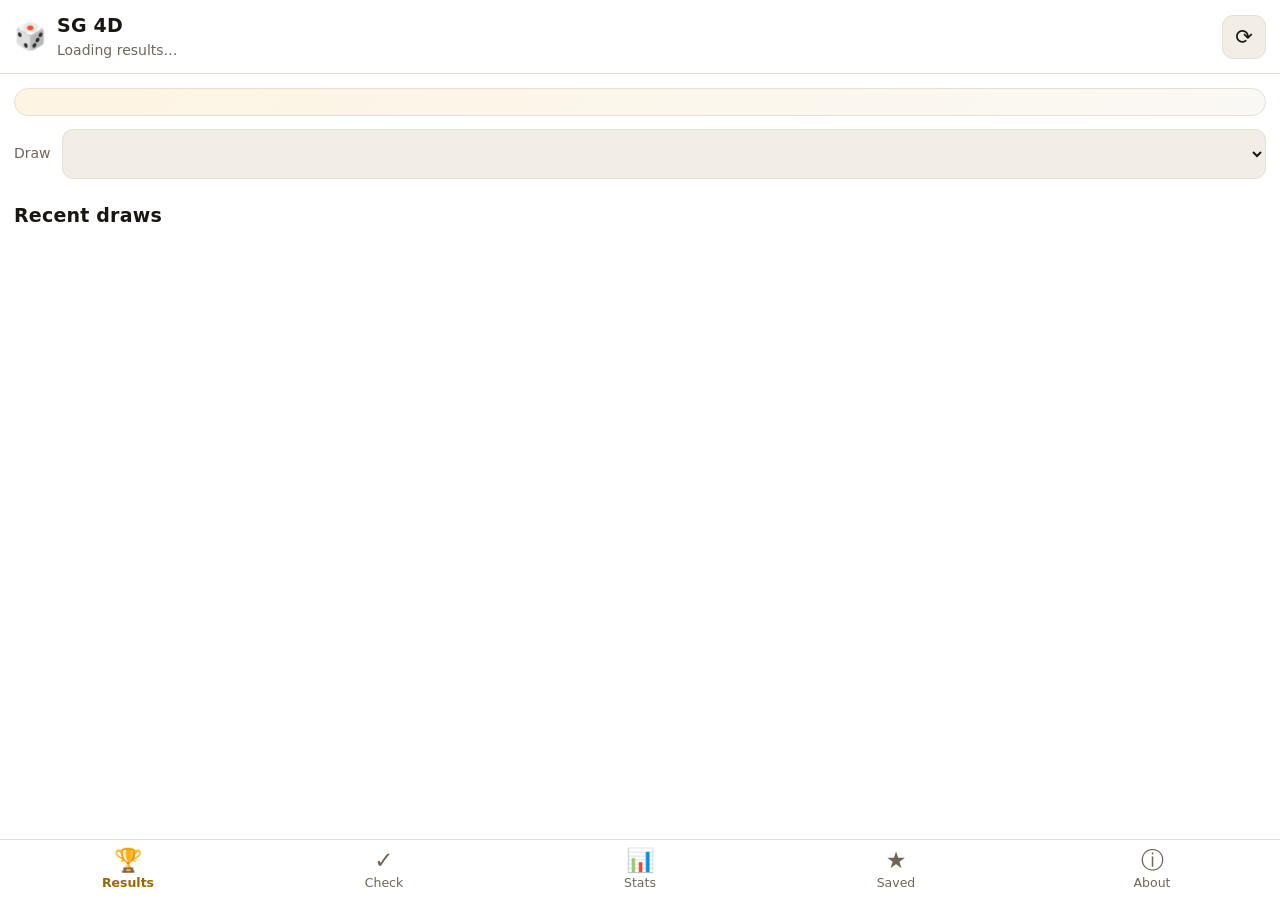
==== android/app/src/main/assets/www/index.html @ 716e7c97 "Enlarge the type for older readers, and stop blocking pinch-zoom 4D players skew old and the app was" ====
<!DOCTYPE html>
<html lang="en">
<head>
<meta charset="UTF-8">
<!-- maximum-scale=1 and user-scalable=no were inherited from the games in this
     collection, where blocking pinch-zoom stops a stray gesture ruining a level.
     Here it did the opposite of what the app needs: it denied the one control
     an older reader reaches for when a number is still too small. Zoom is on. -->
<meta name="viewport" content="width=device-width, initial-scale=1.0, viewport-fit=cover">
<meta name="theme-color" content="#ffffff">
<meta name="mobile-web-app-capable" content="yes">
<meta name="apple-mobile-web-app-capable" content="yes">
<meta name="apple-mobile-web-app-status-bar-style" content="default">
<title>SG 4D — Results &amp; Checker</title>
<link rel="manifest" href="manifest.webmanifest">
<link rel="icon" href="icons/icon-192.png">
<link rel="apple-touch-icon" href="icons/icon-192.png">
<link rel="stylesheet" href="style.css">
</head>
<body>
<div id="app">

  <!-- ============ HEADER ============ -->
  <header id="topbar">
    <div class="brand">
      <span class="brand-mark">🎲</span>
      <div>
        <div class="brand-name">SG 4D</div>
        <div id="status-line" class="status">Loading results…</div>
      </div>
    </div>
    <button id="refresh-btn" class="iconbtn" title="Refresh results" aria-label="Refresh results">⟳</button>
  </header>

  <main id="views">

    <!-- ===================== RESULTS ===================== -->
    <section id="view-results" class="view active">
      <div id="next-draw" class="nextdraw"></div>

      <div class="draw-picker">
        <label for="draw-select" class="muted-sm">Draw</label>
        <select id="draw-select" class="select"></select>
      </div>

      <div id="result-card"></div>

      <div class="section-head">
        <h2>Recent draws</h2>
        <span id="recent-sub" class="muted-sm"></span>
      </div>
      <div id="recent-list" class="recent-list"></div>

      <p class="fineprint" id="source-note"></p>
    </section>

    <!-- ===================== CHECK ===================== -->
    <section id="view-check" class="view">
      <div class="field">
        <label for="fourd-entry">Your number</label>
        <input id="fourd-entry" class="input big-num" inputmode="numeric"
               maxlength="4" placeholder="1234" autocomplete="off">
        <p class="hint hidden" id="fourd-entry-hint">Use R for the rolling digit on a 4D Roll, e.g. 58R2.</p>
      </div>

      <div class="field">
        <label>Entry type</label>
        <div class="chip-row" id="fourd-type">
          <button class="chip selected" data-type="ordinary">Ordinary</button>
          <button class="chip" data-type="ibet">iBet</button>
          <button class="chip" data-type="system">System</button>
          <button class="chip" data-type="roll">4D Roll</button>
        </div>
      </div>

      <div class="field two-up">
        <div>
          <label>Big or Small</label>
          <div class="chip-row" id="fourd-size">
            <button class="chip selected" data-size="big">Big</button>
            <button class="chip" data-size="small">Small</button>
          </div>
        </div>
        <div>
          <label for="fourd-stake">Stake per number</label>
          <select id="fourd-stake" class="select">
            <option value="1">$1</option>
            <option value="2">$2</option>
            <option value="5">$5</option>
            <option value="10">$10</option>
          </select>
        </div>
      </div>

      <div id="fourd-entry-note" class="entrynote"></div>
      <button id="fourd-check-btn" class="btn primary big">Check last 30 draws</button>
      <div id="fourd-check-out" class="checkout"></div>
    </section>

    <!-- ===================== STATS ===================== -->
    <section id="view-stats" class="view">
      <div class="chip-row" id="stats-window">
        <button class="chip" data-window="30">30</button>
        <button class="chip selected" data-window="100">100</button>
        <button class="chip" data-window="0">All</button>
        <span class="chip-label">draws</span>
      </div>

      <p class="notice">Draws are independent. A number that has not appeared for a long
         time is exactly as likely tonight as any other. These are a record of what
         happened, not a forecast.</p>

      <div id="stats-body"></div>
    </section>

    <!-- ===================== SAVED ===================== -->
    <section id="view-saved" class="view">
      <div class="section-head"><h2>Saved numbers</h2></div>
      <p class="muted-sm">Checked against every draw in the app, newest first.</p>

      <div class="field">
        <label for="save-fourd">Add a number</label>
        <div class="btn-row tight">
          <input id="save-fourd" class="input" inputmode="numeric" maxlength="4" placeholder="1234" autocomplete="off">
          <button id="save-fourd-btn" class="btn">Add</button>
        </div>
      </div>

      <div id="saved-list" class="saved-list"></div>
    </section>

    <!-- ===================== ABOUT ===================== -->
    <section id="view-about" class="view">
      <div class="section-head"><h2>About</h2></div>

      <div class="card">
        <h3>Not affiliated with Singapore Pools</h3>
        <p>This app is an independent results viewer. It is not operated by,
           endorsed by, or connected to Singapore Pools or the Singapore
           Totalisator Board. You cannot place a bet here, and this app does not
           handle money.</p>
      </div>

      <div class="card">
        <h3>Where the results come from</h3>
        <p id="about-source">Results are read from Singapore Pools' published 4D
           draw pages. Official results are whatever Singapore Pools publishes —
           if this app and their site ever disagree, their site is right.</p>
        <p class="fineprint" id="about-feed"></p>
        <button id="about-refresh" class="btn">Refresh now</button>
      </div>

      <div class="card">
        <h3>About the prize figures</h3>
        <p>4D prizes are fixed amounts per $1 stake, taken from Singapore Pools'
           published 4D Game Rules, so the checker works them out exactly rather
           than estimating.</p>
        <p>iBet is not the fixed prize divided by the number of permutations —
           it has its own rate for each digit pattern, and the checker uses those
           published rates.</p>
      </div>

      <div class="card warn-card">
        <h3>If gambling stops being fun</h3>
        <p>Set your own limits and stick to them. Help is available in Singapore
           from the National Problem Gambling Helpline on <b>1800-6-668-668</b>.</p>
      </div>

      <p class="fineprint">SG 4D v1.0 · <span id="build-note"></span></p>
    </section>

  </main>

  <!-- ============ BOTTOM NAV ============ -->
  <nav id="tabbar">
    <button class="tab active" data-view="results"><span>🏆</span>Results</button>
    <button class="tab" data-view="check"><span>✓</span>Check</button>
    <button class="tab" data-view="stats"><span>📊</span>Stats</button>
    <button class="tab" data-view="saved"><span>★</span>Saved</button>
    <button class="tab" data-view="about"><span>ⓘ</span>About</button>
  </nav>

  <!-- ============ FIRST-RUN NOTICE ============ -->
  <div id="disclaimer" class="overlay hidden">
    <div class="ovcard">
      <h1>Before you start</h1>
      <p><b>This is a results app, not a betting app.</b> It shows published 4D
         results and checks numbers against them.</p>
      <ul class="howlist">
        <li>Not affiliated with or endorsed by Singapore Pools.</li>
        <li>You cannot place a bet here. No money changes hands.</li>
        <li>Official results are whatever Singapore Pools publishes.</li>
        <li>Statistics describe past draws. They predict nothing.</li>
        <li>Help: National Problem Gambling Helpline 1800-6-668-668.</li>
      </ul>
      <button id="disclaimer-ok" class="btn primary big">I understand</button>
    </div>
  </div>

</div>

<script src="ads.js"></script>
<script src="data.js"></script>
<script src="checker.js"></script>
<script src="stats.js"></script>
<script src="app.js"></script>
</body>
</html>
---- android/app/src/main/assets/www/style.css ----
/* SG 4D — light, warm, and sized for older eyes.
 *
 * White page, faintly warm cards. The cards are a shade *off* white rather than
 * the page being a shade off white, so the background stays literally #fff and
 * panels still read as panels without needing a drop shadow on every box.
 *
 * The gold had to change, not just invert. #e8b04b was legible on a near-black
 * page and is close to unreadable on white (about 1.9:1), so the accent is now
 * a deep gold that carries text at 4.8:1, and anything filled with it takes
 * white text. The pale gold lives on separately as --accent-dim, for tinted
 * fills like the highlighted stats cell where dark text sits on top.
 *
 * TYPE SCALE — every size in this file comes from the --fs-* tokens below, so
 * the whole app is retuned from one place rather than by hunting px values.
 *
 * 4D players skew old, so the scale is built around that rather than shrunk to
 * fit more on screen:
 *
 *   - --fs-xs (14px) is a FLOOR, not a suggestion. Nothing is smaller. The
 *     previous scale bottomed out at 9.5px, which is unreadable at arm's length
 *     for anyone with presbyopia — which is most people past about 45.
 *   - Body text is 17px, up from 15px.
 *   - The numbers people actually came for — the prize digits — are the largest
 *     thing on screen by a wide margin.
 *   - Touch targets are at least 44px. Larger text is no help if the chip under
 *     it is too small to hit reliably with a less steady hand.
 *
 * Two layouts changed to survive the bigger type: the digit-frequency grid went
 * from ten columns to five over two rows, and the stats cells got wider. Both
 * would otherwise have crushed their contents on a narrow phone.
 */

:root {
  color-scheme: light;

  --bg: #ffffff;
  --panel: #fbf9f5;
  --panel-2: #f2ede5;
  --line: #e5dfd4;
  --text: #1a1611;
  --muted: #6f6656;

  --accent: #9a6700;        /* deep gold — safe as text on white, and as a fill */
  --accent-dim: #f3dda6;    /* pale gold — a fill that dark text sits on */
  --on-accent: #ffffff;

  --hit: #15803d;
  --hit-soft: #f1faf4;
  --hit-line: #bce3c9;
  /* Secondary, but still a control you have to be able to see and hit: the
   * delete ✕ and the input placeholder both use it. A paler grey read fine on
   * the dark theme and fell to 2.6:1 on white, under the 3:1 floor for UI. */
  --miss: #8a8071;
  --warn: #c2410c;
  --danger: #dc2626;

  /* Type scale. Raise --fs-base and the rest stay in proportion. */
  --fs-xs: 14px;            /* floor — captions, counts, fineprint */
  --fs-sm: 15.5px;          /* secondary text, labels */
  --fs-base: 17px;          /* body */
  --fs-md: 19px;            /* section headings, drawn numbers */
  --fs-lg: 22px;            /* headlines, saved numbers */
  --fs-xl: 28px;            /* 2nd/3rd prize */
  --fs-num: 34px;           /* 1st prize — the thing people opened the app for */
  --fs-input: 40px;         /* the 4-digit entry box */

  --tap: 44px;              /* minimum touch target */

  --radius: 14px;
  --shadow: 0 1px 2px rgba(26, 22, 17, .06);
}

* { box-sizing: border-box; -webkit-tap-highlight-color: transparent; }

html, body {
  margin: 0;
  height: 100%;
  background: var(--bg);
  color: var(--text);
  font: var(--fs-base)/1.55 system-ui, -apple-system, "Segoe UI", Roboto, sans-serif;
  overscroll-behavior-y: contain;
}

/* ---------------- header ---------------- */

#topbar {
  display: flex; align-items: center; justify-content: space-between; gap: 10px;
  padding: 11px 14px;
  background: var(--bg);
  border-bottom: 1px solid var(--line);
  flex: 0 0 auto;
}
.brand { display: flex; align-items: center; gap: 11px; min-width: 0; }
.brand-mark { font-size: 26px; }
.brand-name { font-weight: 700; font-size: var(--fs-md); letter-spacing: .2px; }
.status { font-size: var(--fs-xs); color: var(--muted); }
.status.stale { color: var(--warn); }
.status.live { color: var(--hit); }

.iconbtn {
  background: var(--panel-2); border: 1px solid var(--line); color: var(--text);
  width: var(--tap); height: var(--tap); border-radius: 11px; font-size: 21px;
  font-family: inherit; cursor: pointer; flex: 0 0 auto;
}
.iconbtn.spin { animation: spin 900ms linear infinite; }
@keyframes spin { to { transform: rotate(360deg); } }

/* ---------------- views ---------------- */

#views { flex: 1 1 auto; overflow-y: auto; -webkit-overflow-scrolling: touch; }
.view { display: none; padding: 14px 14px 32px; }
.view.active { display: block; }
.hidden { display: none !important; }

#app { display: flex; flex-direction: column; height: 100%; padding-top: env(safe-area-inset-top); }

.section-head {
  display: flex; align-items: baseline; justify-content: space-between;
  gap: 10px; margin: 22px 0 10px;
}
.section-head h2 { font-size: var(--fs-md); margin: 0; letter-spacing: .2px; }
h3 { font-size: var(--fs-base); margin: 0 0 7px; }
.muted-sm { font-size: var(--fs-xs); color: var(--muted); }
.fineprint { font-size: var(--fs-xs); color: var(--muted); line-height: 1.6; margin: 18px 0 0; }
.hint { font-size: var(--fs-xs); color: var(--muted); margin: 7px 0 0; line-height: 1.55; }

.notice {
  background: var(--panel); border: 1px solid var(--line); border-left: 4px solid var(--accent);
  border-radius: 10px; padding: 11px 13px; font-size: var(--fs-sm);
  color: var(--muted); margin: 14px 0; line-height: 1.55;
}

.card {
  background: var(--panel); border: 1px solid var(--line);
  border-radius: var(--radius); padding: 15px; margin-bottom: 13px;
}
.card p { margin: 0 0 10px; font-size: var(--fs-sm); color: var(--muted); line-height: 1.6; }
.card p:last-child { margin-bottom: 0; }
.warn-card { border-left: 4px solid var(--warn); }

/* ---------------- chips & controls ---------------- */

.chip-row { display: flex; flex-wrap: wrap; gap: 8px; align-items: center; }
.chip {
  background: var(--panel-2); border: 1px solid var(--line); color: var(--muted);
  border-radius: 999px; padding: 11px 18px; font-size: var(--fs-sm);
  min-height: var(--tap); font-family: inherit; cursor: pointer;
}
.chip.selected { background: var(--accent); border-color: var(--accent); color: var(--on-accent); font-weight: 600; }
.chip-label { font-size: var(--fs-xs); color: var(--muted); }

.btn {
  background: var(--panel-2); border: 1px solid var(--line); color: var(--text);
  border-radius: 11px; padding: 13px 18px; font-size: var(--fs-base);
  min-height: var(--tap); font-family: inherit; cursor: pointer;
}
.btn.primary { background: var(--accent); border-color: var(--accent); color: var(--on-accent); font-weight: 700; }
.btn.big { width: 100%; padding: 16px; font-size: var(--fs-md); margin-top: 14px; }
.btn-row { display: flex; gap: 9px; margin-top: 11px; }
.btn-row.tight { margin-top: 7px; }
.btn-row .btn { flex: 1; }
.btn-row.tight .input { flex: 1; }

.input, .select {
  background: var(--panel-2); border: 1px solid var(--line); color: var(--text);
  border-radius: 11px; padding: 13px 14px; font-size: var(--fs-base);
  min-height: var(--tap); font-family: inherit; width: 100%;
}
.input::placeholder { color: var(--miss); }
.input.big-num {
  font-size: var(--fs-input); letter-spacing: 8px; text-align: center;
  font-variant-numeric: tabular-nums; padding: 14px 8px; font-weight: 700;
}
.field { margin-bottom: 17px; }
.field > label { display: block; font-size: var(--fs-sm); color: var(--muted); margin-bottom: 7px; }
.field.two-up { display: grid; grid-template-columns: 1fr 1fr; gap: 13px; align-items: start; }

.draw-picker { display: flex; align-items: center; gap: 11px; margin-bottom: 13px; }
.draw-picker .select { flex: 1; }

/* ---------------- next draw ---------------- */

.nextdraw {
  background: linear-gradient(135deg, #fdf4e2, #fbf9f5);
  border: 1px solid var(--line); border-radius: var(--radius);
  padding: 13px 15px; font-size: var(--fs-sm); color: var(--muted); margin-bottom: 13px;
}
.nextdraw b { color: var(--accent); font-weight: 700; font-size: var(--fs-base); }

/* ---------------- result card ---------------- */

.result {
  background: var(--panel); border: 1px solid var(--line); box-shadow: var(--shadow);
  border-radius: var(--radius); padding: 15px; margin-bottom: 6px;
}
.result-head {
  display: flex; justify-content: space-between; align-items: baseline;
  border-bottom: 1px solid var(--line); padding-bottom: 11px; margin-bottom: 14px;
}
.result-date { font-weight: 700; font-size: var(--fs-md); }
.result-draw { font-size: var(--fs-xs); color: var(--muted); }

.top3 { display: grid; grid-template-columns: repeat(3, 1fr); gap: 8px; margin-bottom: 16px; }
.prize { text-align: center; background: var(--bg); border: 1px solid var(--line); border-radius: 11px; padding: 11px 3px; }
.prize .label { font-size: var(--fs-xs); color: var(--muted); text-transform: uppercase; letter-spacing: .4px; }
/* min(token, vw) on every number that sits in a fixed-width grid cell.
 *
 * These users are the likeliest to have Android's system font size turned up,
 * and WebView applies that on top of whatever we ask for. At 130% the digits
 * outgrew their cells and were clipped — the one thing that must never happen
 * to a lottery result. The vw term is a ceiling the cell can always hold, so
 * the number stays as large as it fits and no larger. */
.prize .num {
  font-size: min(var(--fs-num), 9.4vw); font-weight: 700; letter-spacing: 1px;
  font-variant-numeric: tabular-nums; margin-top: 5px; color: var(--accent);
}
.prize.second .num, .prize.third .num {
  color: var(--text); font-size: min(var(--fs-xl), 7.8vw);
}

.numblock { margin-bottom: 15px; }
.numblock:last-child { margin-bottom: 0; }
.numblock .label {
  font-size: var(--fs-xs); color: var(--muted); text-transform: uppercase;
  letter-spacing: .4px; margin-bottom: 8px;
}
.numgrid { display: grid; grid-template-columns: repeat(5, 1fr); gap: 7px; }
.numgrid span {
  background: var(--bg); border: 1px solid var(--line); border-radius: 9px;
  padding: 10px 0; text-align: center; font-weight: 600;
  font-size: min(var(--fs-md), 5.3vw);   /* see the note on .prize .num */
  font-variant-numeric: tabular-nums; letter-spacing: .5px;
}

/* ---------------- recent list ---------------- */

.recent-list { display: flex; flex-direction: column; gap: 8px; }
.recent {
  display: flex; align-items: center; justify-content: space-between; gap: 10px;
  background: var(--panel); border: 1px solid var(--line);
  border-radius: 12px; padding: 13px 14px; cursor: pointer; min-height: var(--tap);
}
.recent .when { font-size: var(--fs-sm); color: var(--muted); flex: 0 0 auto; }
.recent .what {
  font-size: var(--fs-lg); font-weight: 700; letter-spacing: 1px;
  font-variant-numeric: tabular-nums; text-align: right;
}

/* ---------------- check ---------------- */

.entrynote {
  font-size: var(--fs-sm); color: var(--muted); background: var(--panel);
  border: 1px solid var(--line); border-radius: 11px; padding: 12px 13px;
  margin-top: 5px; line-height: 1.6;
}
.entrynote:empty { display: none; }

.checkout { margin-top: 16px; }
.checkout:empty { display: none; }

.win-summary {
  border-radius: var(--radius); padding: 15px; margin-bottom: 13px;
  border: 1px solid var(--line); background: var(--panel);
}
.win-summary.won { border-color: var(--hit-line); background: var(--hit-soft); }
.win-summary .headline { font-size: var(--fs-lg); font-weight: 700; }
.win-summary.won .headline { color: var(--hit); }
.win-summary .sub { font-size: var(--fs-sm); color: var(--muted); margin-top: 6px; line-height: 1.6; }

.hitrow {
  background: var(--panel); border: 1px solid var(--line);
  border-radius: 12px; padding: 13px 14px; margin-bottom: 8px;
}
.hitrow .top { display: flex; justify-content: space-between; align-items: baseline; gap: 10px; }
.hitrow .date { font-size: var(--fs-sm); color: var(--muted); }
.hitrow .amt { font-size: var(--fs-md); font-weight: 700; color: var(--hit); font-variant-numeric: tabular-nums; }
.hitrow .detail { font-size: var(--fs-sm); color: var(--muted); margin-top: 7px; line-height: 1.6; }

/* ---------------- stats ---------------- */

.statgrid { display: grid; grid-template-columns: repeat(auto-fill, minmax(76px, 1fr)); gap: 7px; }
.statcell {
  background: var(--panel); border: 1px solid var(--line); border-radius: 10px;
  padding: 10px 3px; text-align: center;
}
.statcell .n { font-size: var(--fs-md); font-weight: 700; font-variant-numeric: tabular-nums; }
.statcell .c { font-size: var(--fs-xs); color: var(--muted); margin-top: 3px; }
.statcell.hot { border-color: var(--accent); background: #fffaf0; }
.statcell.hot .n { color: var(--accent); }
.statcell.cold { opacity: .62; }

/* Five across, two rows. At ten columns these cells were 32px wide, which was
 * already cramped at the old type size and impossible at this one. */
.posgrid { display: grid; grid-template-columns: repeat(5, 1fr); gap: 6px; margin-top: 8px; }
.poscell {
  text-align: center; padding: 9px 0; border-radius: 8px;
  background: var(--panel-2); font-size: var(--fs-base);
}
.poscell .d { color: var(--muted); font-size: var(--fs-xs); }
.poscell .v { font-variant-numeric: tabular-nums; font-weight: 600; }
/* The most-drawn digit in each position. The pale gold is light enough that the
 * small label on it needs its own darker colour to clear 4.5:1. */
.poscell.top { background: var(--accent-dim); }
.poscell.top .d { color: #6a4a08; }

/* ---------------- saved ---------------- */

.saved-list { display: flex; flex-direction: column; gap: 9px; margin-top: 14px; }
.saved {
  background: var(--panel); border: 1px solid var(--line);
  border-radius: 12px; padding: 13px 14px;
}
.saved .top { display: flex; justify-content: space-between; align-items: center; gap: 10px; }
.saved .nums { font-size: var(--fs-lg); font-weight: 700; letter-spacing: 2px; font-variant-numeric: tabular-nums; }
.saved .status { font-size: var(--fs-sm); margin-top: 7px; line-height: 1.55; }
.saved .status.hit { color: var(--hit); }
.del {
  background: none; border: 0; color: var(--miss); font-size: 24px;
  cursor: pointer; font-family: inherit; line-height: 1;
  width: var(--tap); height: var(--tap); flex: 0 0 auto;
}
.empty { color: var(--muted); font-size: var(--fs-sm); text-align: center; padding: 26px 0; }

/* ---------------- tabs ---------------- */

#tabbar {
  display: grid; grid-template-columns: repeat(5, 1fr);
  background: var(--bg); border-top: 1px solid var(--line);
  flex: 0 0 auto; padding-bottom: env(safe-area-inset-bottom);
}
.tab {
  background: none; border: 0; color: var(--muted); font-size: 12.5px;
  font-family: inherit; padding: 9px 0 10px; min-height: 58px;
  display: flex; flex-direction: column; align-items: center; justify-content: center;
  gap: 3px; cursor: pointer;
}
.tab span { font-size: 23px; line-height: 1; }
.tab.active { color: var(--accent); font-weight: 600; }

/* ---------------- overlay ---------------- */

.overlay {
  position: fixed; inset: 0; background: rgba(26, 22, 17, .5);
  display: flex; align-items: center; justify-content: center; padding: 18px; z-index: 50;
  overflow-y: auto;
}
.ovcard {
  background: var(--bg); border: 1px solid var(--line);
  box-shadow: 0 8px 28px rgba(26, 22, 17, .18);
  border-radius: 18px; padding: 22px; max-width: 400px; width: 100%;
  max-height: 92vh; overflow-y: auto;
}
.ovcard h1 { font-size: var(--fs-lg); margin: 0 0 12px; }
.ovcard p { font-size: var(--fs-sm); color: var(--muted); line-height: 1.6; margin: 0 0 12px; }
.howlist { margin: 0 0 16px; padding-left: 20px; }
.howlist li { font-size: var(--fs-sm); color: var(--muted); line-height: 1.65; margin-bottom: 5px; }
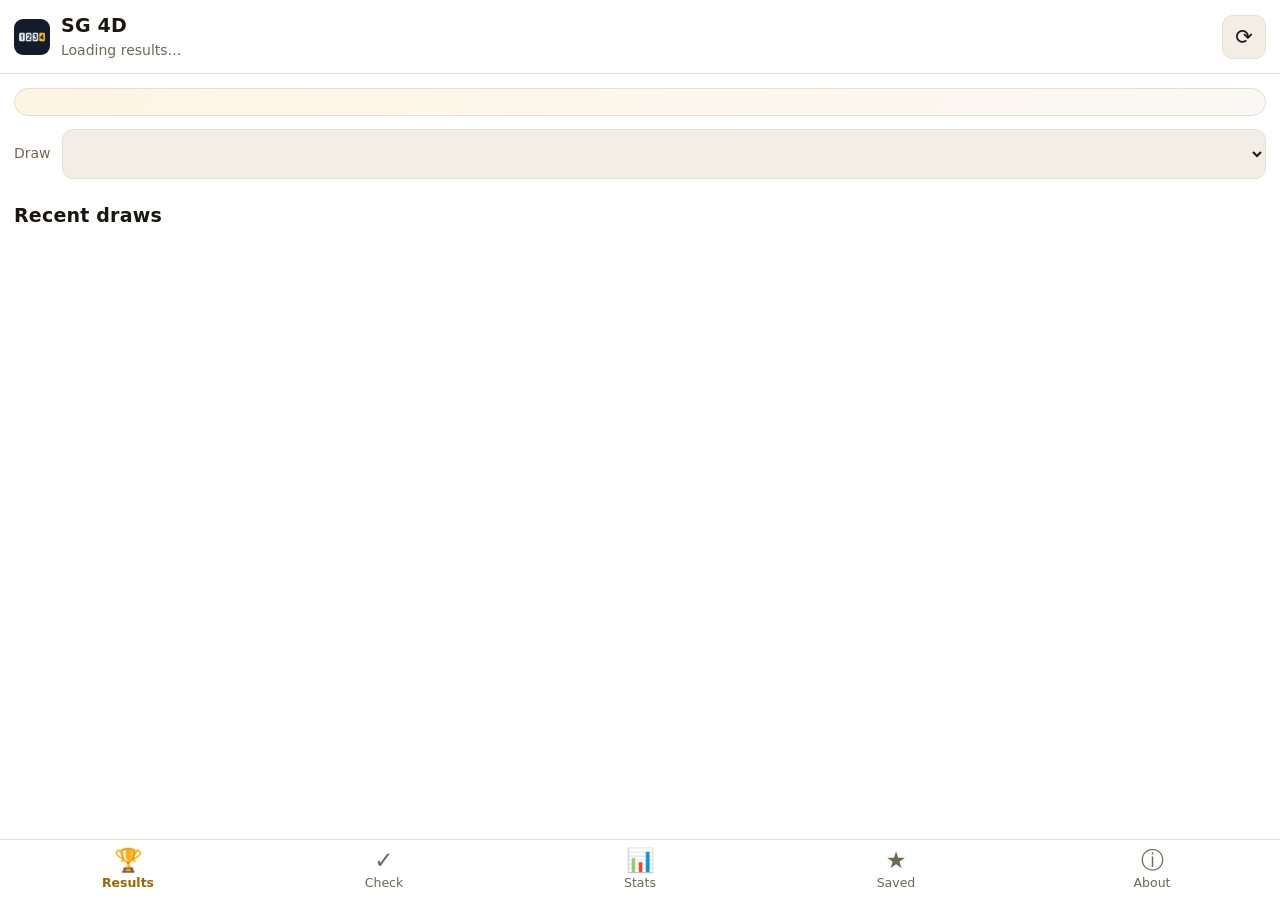
==== commit 06d8b08a: "Release prep: real icon, service-worker interception, inset padding, v1.2 Work found uncommitted in " ====
--- a/android/app/src/main/assets/www/index.html
+++ b/android/app/src/main/assets/www/index.html
@@ -2,6 +2,7 @@
 <html lang="en">
 <head>
 <meta charset="UTF-8">
+<meta http-equiv="Content-Security-Policy" content="default-src 'self'; script-src 'self'; style-src 'self' 'unsafe-inline'; font-src 'self'; img-src 'self' data: blob:; media-src 'self' data: blob:; connect-src 'self' https://wrsoh2502-cell.github.io; worker-src 'self'; object-src 'none'; base-uri 'none'">
 <!-- maximum-scale=1 and user-scalable=no were inherited from the games in this
      collection, where blocking pinch-zoom stops a stray gesture ruining a level.
      Here it did the opposite of what the app needs: it denied the one control
@@ -23,7 +24,7 @@
   <!-- ============ HEADER ============ -->
   <header id="topbar">
     <div class="brand">
-      <span class="brand-mark">🎲</span>
+      <img class="brand-mark" src="icons/icon-192.png" alt="" width="36" height="36">
       <div>
         <div class="brand-name">SG 4D</div>
         <div id="status-line" class="status">Loading results…</div>
@@ -167,6 +168,7 @@
       </div>
 
       <p class="fineprint">SG 4D v1.0 · <span id="build-note"></span></p>
+      <div class="card"><h3>Privacy</h3><p>How IMAGOFORGE handles your data: <a href="https://imagoforge.app/privacy/">Privacy policy</a></p></div>
     </section>
 
   </main>
--- a/android/app/src/main/assets/www/style.css
+++ b/android/app/src/main/assets/www/style.css
@@ -91,7 +91,7 @@
   flex: 0 0 auto;
 }
 .brand { display: flex; align-items: center; gap: 11px; min-width: 0; }
-.brand-mark { font-size: 26px; }
+.brand-mark { width: 36px; height: 36px; border-radius: 9px; flex: 0 0 auto; }
 .brand-name { font-weight: 700; font-size: var(--fs-md); letter-spacing: .2px; }
 .status { font-size: var(--fs-xs); color: var(--muted); }
 .status.stale { color: var(--warn); }
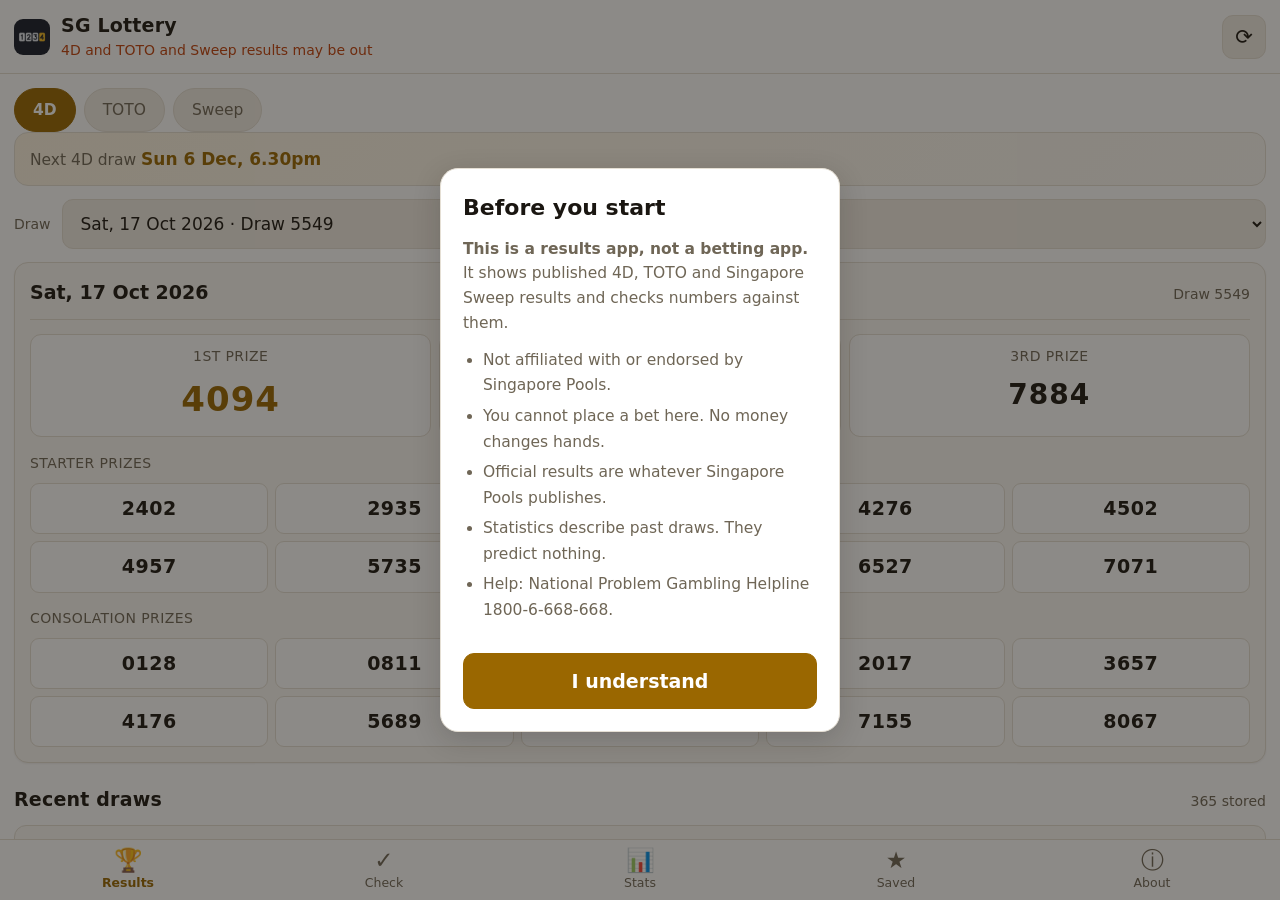
==== commit d3c5ba19: "Add TOTO and Singapore Sweep alongside 4D The app covered one of Singapore Pools' three lottery game" ====
--- a/android/app/src/main/assets/www/index.html
+++ b/android/app/src/main/assets/www/index.html
@@ -12,7 +12,7 @@
 <meta name="mobile-web-app-capable" content="yes">
 <meta name="apple-mobile-web-app-capable" content="yes">
 <meta name="apple-mobile-web-app-status-bar-style" content="default">
-<title>SG 4D — Results &amp; Checker</title>
+<title>SG Lottery — 4D, TOTO &amp; Sweep Results</title>
 <link rel="manifest" href="manifest.webmanifest">
 <link rel="icon" href="icons/icon-192.png">
 <link rel="apple-touch-icon" href="icons/icon-192.png">
@@ -26,7 +26,7 @@
     <div class="brand">
       <img class="brand-mark" src="icons/icon-192.png" alt="" width="36" height="36">
       <div>
-        <div class="brand-name">SG 4D</div>
+        <div class="brand-name">SG Lottery</div>
         <div id="status-line" class="status">Loading results…</div>
       </div>
     </div>
@@ -37,6 +37,12 @@
 
     <!-- ===================== RESULTS ===================== -->
     <section id="view-results" class="view active">
+      <div class="chip-row game-row" id="results-game" role="tablist">
+        <button class="chip selected" data-game="fourd">4D</button>
+        <button class="chip" data-game="toto">TOTO</button>
+        <button class="chip" data-game="sweep">Sweep</button>
+      </div>
+
       <div id="next-draw" class="nextdraw"></div>
 
       <div class="draw-picker">
@@ -57,49 +63,93 @@
 
     <!-- ===================== CHECK ===================== -->
     <section id="view-check" class="view">
-      <div class="field">
-        <label for="fourd-entry">Your number</label>
-        <input id="fourd-entry" class="input big-num" inputmode="numeric"
-               maxlength="4" placeholder="1234" autocomplete="off">
-        <p class="hint hidden" id="fourd-entry-hint">Use R for the rolling digit on a 4D Roll, e.g. 58R2.</p>
-      </div>
-
-      <div class="field">
-        <label>Entry type</label>
-        <div class="chip-row" id="fourd-type">
-          <button class="chip selected" data-type="ordinary">Ordinary</button>
-          <button class="chip" data-type="ibet">iBet</button>
-          <button class="chip" data-type="system">System</button>
-          <button class="chip" data-type="roll">4D Roll</button>
-        </div>
-      </div>
-
-      <div class="field two-up">
-        <div>
-          <label>Big or Small</label>
-          <div class="chip-row" id="fourd-size">
-            <button class="chip selected" data-size="big">Big</button>
-            <button class="chip" data-size="small">Small</button>
+      <div class="chip-row game-row" id="check-game">
+        <button class="chip selected" data-checkgame="fourd">4D</button>
+        <button class="chip" data-checkgame="toto">TOTO</button>
+        <button class="chip" data-checkgame="sweep">Sweep</button>
+      </div>
+
+      <!-- ---------- 4D ---------- -->
+      <div id="pane-fourd" class="checkpane">
+        <div class="field">
+          <label for="fourd-entry">Your number</label>
+          <input id="fourd-entry" class="input big-num" inputmode="numeric"
+                 maxlength="4" placeholder="1234" autocomplete="off">
+          <p class="hint hidden" id="fourd-entry-hint">Use R for the rolling digit on a 4D Roll, e.g. 58R2.</p>
+        </div>
+
+        <div class="field">
+          <label>Entry type</label>
+          <div class="chip-row" id="fourd-type">
+            <button class="chip selected" data-type="ordinary">Ordinary</button>
+            <button class="chip" data-type="ibet">iBet</button>
+            <button class="chip" data-type="system">System</button>
+            <button class="chip" data-type="roll">4D Roll</button>
           </div>
         </div>
-        <div>
-          <label for="fourd-stake">Stake per number</label>
-          <select id="fourd-stake" class="select">
-            <option value="1">$1</option>
-            <option value="2">$2</option>
-            <option value="5">$5</option>
-            <option value="10">$10</option>
-          </select>
-        </div>
-      </div>
-
-      <div id="fourd-entry-note" class="entrynote"></div>
-      <button id="fourd-check-btn" class="btn primary big">Check last 30 draws</button>
-      <div id="fourd-check-out" class="checkout"></div>
+
+        <div class="field two-up">
+          <div>
+            <label>Big or Small</label>
+            <div class="chip-row" id="fourd-size">
+              <button class="chip selected" data-size="big">Big</button>
+              <button class="chip" data-size="small">Small</button>
+            </div>
+          </div>
+          <div>
+            <label for="fourd-stake">Stake per number</label>
+            <select id="fourd-stake" class="select">
+              <option value="1">$1</option>
+              <option value="2">$2</option>
+              <option value="5">$5</option>
+              <option value="10">$10</option>
+            </select>
+          </div>
+        </div>
+
+        <div id="fourd-entry-note" class="entrynote"></div>
+        <button id="fourd-check-btn" class="btn primary big">Check last 30 draws</button>
+        <div id="fourd-check-out" class="checkout"></div>
+      </div>
+
+      <!-- ---------- TOTO ---------- -->
+      <div id="pane-toto" class="checkpane hidden">
+        <div class="field">
+          <label>Your numbers <span class="muted-sm" id="toto-pick-count">0 of 6</span></label>
+          <div id="toto-grid" class="ball-grid"></div>
+          <p class="hint">Six numbers for an Ordinary Entry. Seven to twelve is a System Entry,
+             which the rules treat as every six-number combination inside your pick.</p>
+        </div>
+        <div class="btn-row">
+          <button id="toto-clear" class="btn">Clear</button>
+          <button id="toto-quickpick" class="btn">Quick pick</button>
+        </div>
+        <div id="toto-entry-note" class="entrynote"></div>
+        <button id="toto-check-btn" class="btn primary big">Check last 30 draws</button>
+        <div id="toto-check-out" class="checkout"></div>
+      </div>
+
+      <!-- ---------- SWEEP ---------- -->
+      <div id="pane-sweep" class="checkpane hidden">
+        <div class="field">
+          <label for="sweep-entry">Your ticket number</label>
+          <input id="sweep-entry" class="input big-num sweep-num" inputmode="numeric"
+                 maxlength="9" placeholder="258 9838" autocomplete="off">
+          <p class="hint">Seven digits, as printed on the ticket. Spaces are ignored.</p>
+        </div>
+        <div id="sweep-entry-note" class="entrynote"></div>
+        <button id="sweep-check-btn" class="btn primary big">Check all stored draws</button>
+        <div id="sweep-check-out" class="checkout"></div>
+      </div>
     </section>
 
     <!-- ===================== STATS ===================== -->
     <section id="view-stats" class="view">
+      <div class="chip-row game-row" id="stats-game">
+        <button class="chip selected" data-statsgame="fourd">4D</button>
+        <button class="chip" data-statsgame="toto">TOTO</button>
+      </div>
+
       <div class="chip-row" id="stats-window">
         <button class="chip" data-window="30">30</button>
         <button class="chip selected" data-window="100">100</button>
@@ -120,13 +170,29 @@
       <p class="muted-sm">Checked against every draw in the app, newest first.</p>
 
       <div class="field">
-        <label for="save-fourd">Add a number</label>
+        <label for="save-fourd">Add a 4D number</label>
         <div class="btn-row tight">
           <input id="save-fourd" class="input" inputmode="numeric" maxlength="4" placeholder="1234" autocomplete="off">
           <button id="save-fourd-btn" class="btn">Add</button>
         </div>
       </div>
 
+      <div class="field">
+        <label for="save-toto">Add a TOTO set</label>
+        <div class="btn-row tight">
+          <input id="save-toto" class="input" inputmode="numeric" placeholder="4 11 23 29 38 45" autocomplete="off">
+          <button id="save-toto-btn" class="btn">Add</button>
+        </div>
+      </div>
+
+      <div class="field">
+        <label for="save-sweep">Add a Sweep ticket</label>
+        <div class="btn-row tight">
+          <input id="save-sweep" class="input" inputmode="numeric" maxlength="9" placeholder="258 9838" autocomplete="off">
+          <button id="save-sweep-btn" class="btn">Add</button>
+        </div>
+      </div>
+
       <div id="saved-list" class="saved-list"></div>
     </section>
 
@@ -136,29 +202,40 @@
 
       <div class="card">
         <h3>Not affiliated with Singapore Pools</h3>
-        <p>This app is an independent results viewer. It is not operated by,
-           endorsed by, or connected to Singapore Pools or the Singapore
-           Totalisator Board. You cannot place a bet here, and this app does not
-           handle money.</p>
+        <p>This app is an independent results viewer for 4D, TOTO and Singapore
+           Sweep. It is not operated by, endorsed by, or connected to Singapore
+           Pools or the Singapore Totalisator Board. You cannot place a bet here,
+           and this app does not handle money.</p>
       </div>
 
       <div class="card">
         <h3>Where the results come from</h3>
-        <p id="about-source">Results are read from Singapore Pools' published 4D
-           draw pages. Official results are whatever Singapore Pools publishes —
-           if this app and their site ever disagree, their site is right.</p>
+        <p id="about-source">Results are read from Singapore Pools' published draw
+           pages. Official results are whatever Singapore Pools publishes — if this
+           app and their site ever disagree, their site is right.</p>
         <p class="fineprint" id="about-feed"></p>
         <button id="about-refresh" class="btn">Refresh now</button>
       </div>
 
       <div class="card">
         <h3>About the prize figures</h3>
-        <p>4D prizes are fixed amounts per $1 stake, taken from Singapore Pools'
-           published 4D Game Rules, so the checker works them out exactly rather
-           than estimating.</p>
-        <p>iBet is not the fixed prize divided by the number of permutations —
-           it has its own rate for each digit pattern, and the checker uses those
-           published rates.</p>
+        <p><b>4D</b> pays fixed amounts per $1 stake, taken from Singapore Pools'
+           published 4D Game Rules, so the checker works them out exactly. iBet is
+           not the fixed prize divided by the permutations — it has its own rate for
+           each digit pattern, and the checker uses those published rates.</p>
+        <p><b>TOTO</b> Groups 5, 6 and 7 are fixed at $50, $25 and $10. Groups 1 to 4
+           are a share of that draw's prize pool, so the amount only exists once the
+           draw is over. Where the published share is known the checker uses it;
+           where it is not, it says so rather than guessing.</p>
+        <p><b>Singapore Sweep</b> group prizes are fixed and printed in each draw's
+           own results, so the checker reports the figure from the draw itself. The
+           top three prizes are not published alongside the numbers, so a win there
+           is reported without an amount rather than with a wrong one.</p>
+      </div>
+
+      <div class="card">
+        <h3>Privacy</h3>
+        <p>How IMAGOFORGE handles your data: <a href="https://imagoforge.app/privacy/">Privacy policy</a></p>
       </div>
 
       <div class="card warn-card">
@@ -167,8 +244,7 @@
            from the National Problem Gambling Helpline on <b>1800-6-668-668</b>.</p>
       </div>
 
-      <p class="fineprint">SG 4D v1.0 · <span id="build-note"></span></p>
-      <div class="card"><h3>Privacy</h3><p>How IMAGOFORGE handles your data: <a href="https://imagoforge.app/privacy/">Privacy policy</a></p></div>
+      <p class="fineprint">SG Lottery v1.3 · <span id="build-note"></span></p>
     </section>
 
   </main>
@@ -186,8 +262,8 @@
   <div id="disclaimer" class="overlay hidden">
     <div class="ovcard">
       <h1>Before you start</h1>
-      <p><b>This is a results app, not a betting app.</b> It shows published 4D
-         results and checks numbers against them.</p>
+      <p><b>This is a results app, not a betting app.</b> It shows published 4D,
+         TOTO and Singapore Sweep results and checks numbers against them.</p>
       <ul class="howlist">
         <li>Not affiliated with or endorsed by Singapore Pools.</li>
         <li>You cannot place a bet here. No money changes hands.</li>
--- a/android/app/src/main/assets/www/style.css
+++ b/android/app/src/main/assets/www/style.css
@@ -354,3 +354,70 @@
 .ovcard p { font-size: var(--fs-sm); color: var(--muted); line-height: 1.6; margin: 0 0 12px; }
 .howlist { margin: 0 0 16px; padding-left: 20px; }
 .howlist li { font-size: var(--fs-sm); color: var(--muted); line-height: 1.65; margin-bottom: 5px; }
+
+/* ---------------- multi-game additions ---------------- */
+
+/* TOTO balls. Seven balls plus a "+" have to survive a 360px phone on one
+ * line — a winning row that wraps reads as two separate draws. Sized to fit
+ * rather than padded to taste. */
+.balls { display: flex; gap: 5px; align-items: center; }
+.ball {
+  flex: 1 1 0; min-width: 0; aspect-ratio: 1; max-width: 46px;
+  border-radius: 50%; display: flex; align-items: center; justify-content: center;
+  background: var(--accent); color: var(--on-accent); font-weight: 700;
+  font-size: min(var(--fs-md), 4.6vw); font-variant-numeric: tabular-nums;
+}
+.ball.add { background: var(--bg); color: var(--text); border: 2px solid var(--accent-dim); }
+.ball-plus { color: var(--muted); font-size: var(--fs-base); flex: 0 0 auto; }
+.jackpot-note { margin-top: 12px; }
+
+/* The 49-ball picker. Seven across is the tidy arrangement for 1-49, but on a
+ * 360px phone it yields 42px circles - under the 44px floor the rest of the
+ * app holds to, and these are the fiddliest targets in it. Six across gives
+ * about 50px. Tidiness loses. */
+.ball-grid { display: grid; grid-template-columns: repeat(6, 1fr); gap: 6px; }
+.ball-grid button {
+  aspect-ratio: 1; border-radius: 50%; border: 1px solid var(--line);
+  background: var(--panel-2); color: var(--text); padding: 0;
+  font-size: min(var(--fs-sm), 3.9vw); font-family: inherit; cursor: pointer;
+  font-variant-numeric: tabular-nums;
+}
+.ball-grid button.picked {
+  background: var(--accent); border-color: var(--accent);
+  color: var(--on-accent); font-weight: 700;
+}
+
+/* Prize-group table, shared by the TOTO result card and the TOTO stats tab. */
+.grouptable { width: 100%; border-collapse: collapse; margin-top: 14px; font-size: var(--fs-sm); }
+.grouptable th {
+  text-align: left; font-size: var(--fs-xs); color: var(--muted);
+  text-transform: uppercase; letter-spacing: .4px; font-weight: 600;
+  padding: 8px 4px; border-bottom: 1px solid var(--line);
+}
+.grouptable td {
+  padding: 10px 4px; border-bottom: 1px solid var(--line);
+  font-variant-numeric: tabular-nums;
+}
+.grouptable td.right, .grouptable th.right { text-align: right; }
+.grouptable tr:last-child td { border-bottom: 0; }
+.grouptable .nowin { color: var(--miss); }
+
+.recent .what.small-balls { font-size: min(var(--fs-base), 4.2vw); letter-spacing: .5px; font-weight: 600; }
+
+/* Sweep tickets are 7 digits, so they need more room than a 4D number and
+ * less letter-spacing, in both the prize boxes and the entry field. */
+.prize .num.sweep { font-size: min(var(--fs-xl), 7vw); letter-spacing: 0; }
+.input.big-num.sweep-num { font-size: min(var(--fs-input), 9vw); letter-spacing: 4px; }
+.numgrid.sweepgrid { grid-template-columns: repeat(3, 1fr); }
+.numgrid.sweepgrid span { font-size: min(var(--fs-base), 4.4vw); letter-spacing: 0; }
+.numgrid.twod { grid-template-columns: repeat(5, 1fr); }
+
+/* Which game a saved row belongs to. */
+.gametag {
+  display: inline-block; margin-left: 9px; padding: 3px 9px;
+  border-radius: 999px; background: var(--panel-2); border: 1px solid var(--line);
+  color: var(--muted); font-size: var(--fs-xs); font-weight: 600; letter-spacing: 0;
+  vertical-align: middle;
+}
+
+.hitrow .amt.unknown { color: var(--warn); font-weight: 600; font-size: var(--fs-sm); }
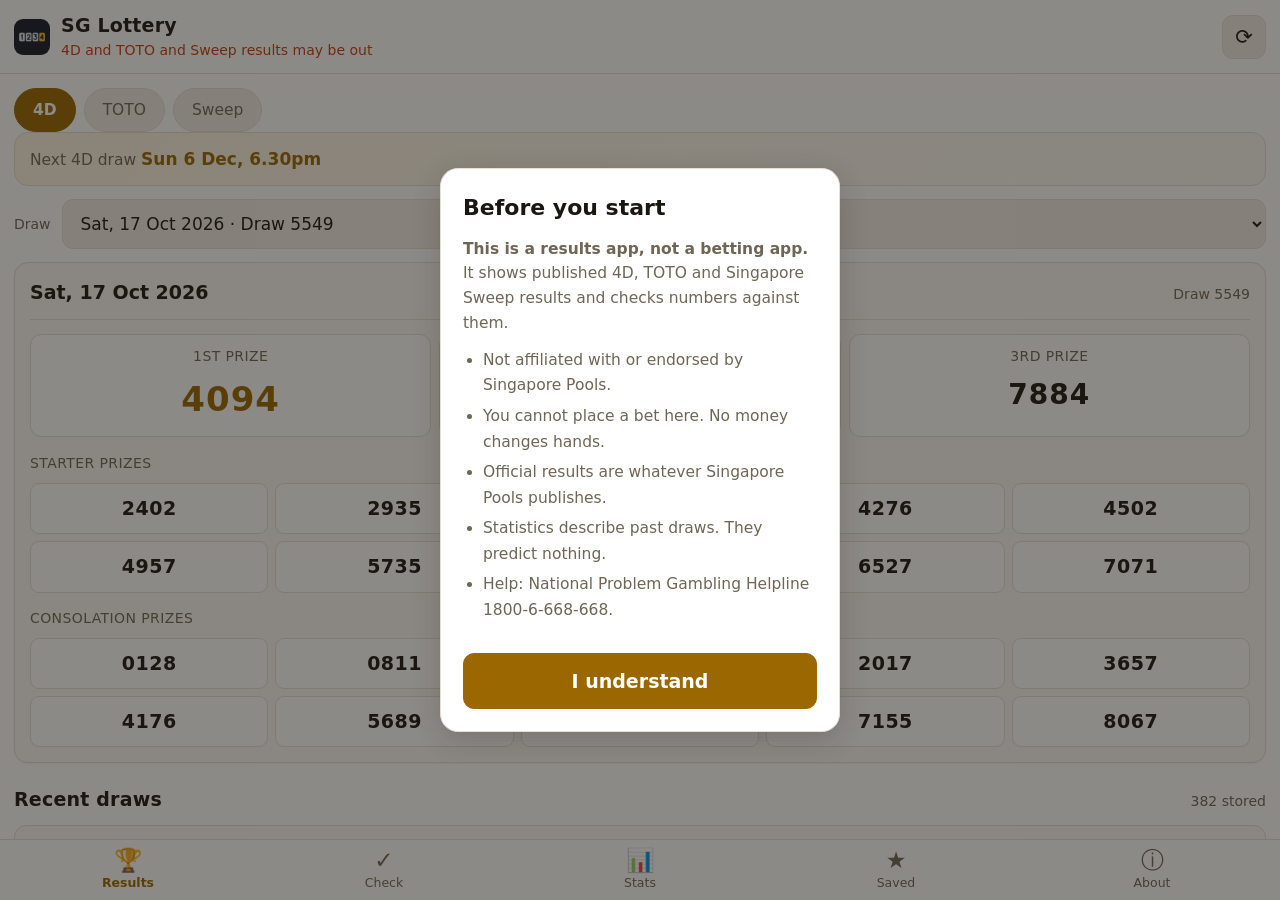
==== commit f8df317a: "4D check: Big and Small as separate amounts, totalling to Amount The form treated Big and Small as a" ====
--- a/android/app/src/main/assets/www/index.html
+++ b/android/app/src/main/assets/www/index.html
@@ -88,22 +88,33 @@
           </div>
         </div>
 
-        <div class="field two-up">
-          <div>
-            <label>Big or Small</label>
-            <div class="chip-row" id="fourd-size">
-              <button class="chip selected" data-size="big">Big</button>
-              <button class="chip" data-size="small">Small</button>
+        <!-- Big and Small are not a choice between two things: a real 4D slip
+             carries an amount against each, and a ticket with both collects on
+             both. So they are two fields, and Amount is their total. -->
+        <div class="field">
+          <label>Bet</label>
+
+          <div class="betline">
+            <label class="betname" for="fourd-big">Big</label>
+            <div class="amountbox">
+              <span class="dollar" aria-hidden="true">$</span>
+              <input id="fourd-big" class="input amount" inputmode="decimal"
+                     value="1" autocomplete="off" aria-label="Big bet amount in dollars">
             </div>
           </div>
-          <div>
-            <label for="fourd-stake">Stake per number</label>
-            <select id="fourd-stake" class="select">
-              <option value="1">$1</option>
-              <option value="2">$2</option>
-              <option value="5">$5</option>
-              <option value="10">$10</option>
-            </select>
+
+          <div class="betline">
+            <label class="betname" for="fourd-small">Small</label>
+            <div class="amountbox">
+              <span class="dollar" aria-hidden="true">$</span>
+              <input id="fourd-small" class="input amount" inputmode="decimal"
+                     value="0" autocomplete="off" aria-label="Small bet amount in dollars">
+            </div>
+          </div>
+
+          <div class="betline total">
+            <span class="betname">Amount</span>
+            <output id="fourd-amount" class="amounttotal" for="fourd-big fourd-small">$1.00</output>
           </div>
         </div>
 
--- a/android/app/src/main/assets/www/style.css
+++ b/android/app/src/main/assets/www/style.css
@@ -421,3 +421,36 @@
 }
 
 .hitrow .amt.unknown { color: var(--warn); font-weight: 600; font-size: var(--fs-sm); }
+
+/* ---------------- 4D bet rows ---------------- */
+
+/* Big and Small each get a line with its own amount, and Amount totals them.
+ * The label column is fixed so the three rows line up as a little slip. */
+.betline {
+  display: grid; grid-template-columns: 72px 1fr; gap: 12px;
+  align-items: center; margin-bottom: 9px;
+}
+.betname { font-size: var(--fs-base); color: var(--text); font-weight: 600; }
+
+.amountbox { position: relative; display: flex; align-items: center; }
+.amountbox .dollar {
+  position: absolute; left: 14px; color: var(--muted);
+  font-size: var(--fs-base); pointer-events: none;
+}
+.input.amount {
+  padding-left: 30px; font-size: var(--fs-base);
+  font-variant-numeric: tabular-nums; text-align: right; padding-right: 14px;
+}
+
+/* The total is a readout, not a field: it is derived, and letting it look
+ * editable would invite someone to type into it and wonder why nothing
+ * happened. Same alignment as the inputs above so the column still reads. */
+.betline.total {
+  margin-top: 13px; padding-top: 13px; border-top: 1px solid var(--line);
+  margin-bottom: 0;
+}
+.amounttotal {
+  display: block; text-align: right; padding: 0 14px;
+  font-size: var(--fs-md); font-weight: 700; color: var(--accent);
+  font-variant-numeric: tabular-nums;
+}
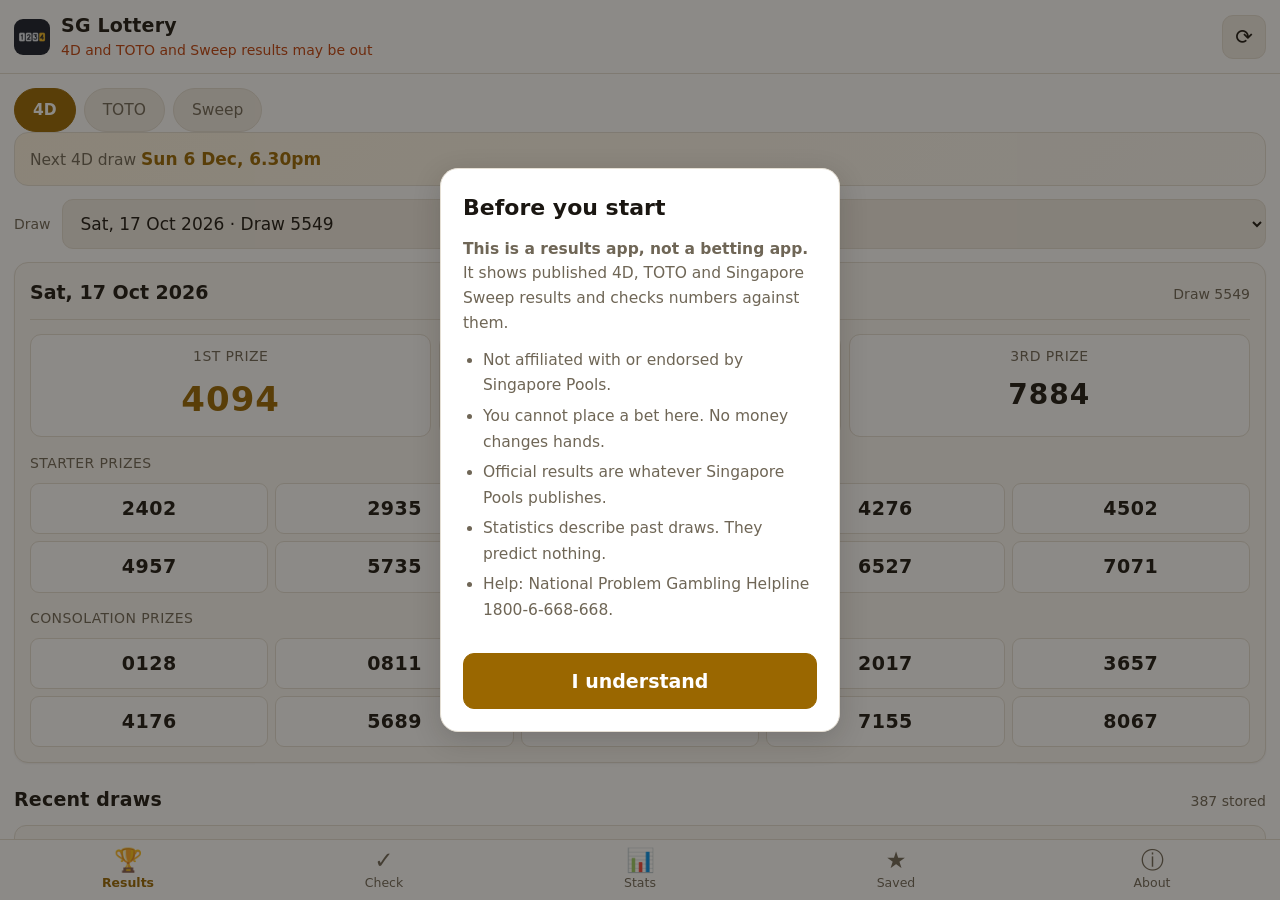
==== commit df84e224: "Move the feed to bernardsoh-cmyk Four pushes failed with a 403 that never surfaced in the GitHub Des" ====
--- a/android/app/src/main/assets/www/index.html
+++ b/android/app/src/main/assets/www/index.html
@@ -2,7 +2,7 @@
 <html lang="en">
 <head>
 <meta charset="UTF-8">
-<meta http-equiv="Content-Security-Policy" content="default-src 'self'; script-src 'self'; style-src 'self' 'unsafe-inline'; font-src 'self'; img-src 'self' data: blob:; media-src 'self' data: blob:; connect-src 'self' https://wrsoh2502-cell.github.io; worker-src 'self'; object-src 'none'; base-uri 'none'">
+<meta http-equiv="Content-Security-Policy" content="default-src 'self'; script-src 'self'; style-src 'self' 'unsafe-inline'; font-src 'self'; img-src 'self' data: blob:; media-src 'self' data: blob:; connect-src 'self' https://bernardsoh-cmyk.github.io; worker-src 'self'; object-src 'none'; base-uri 'none'">
 <!-- maximum-scale=1 and user-scalable=no were inherited from the games in this
      collection, where blocking pinch-zoom stops a stray gesture ruining a level.
      Here it did the opposite of what the app needs: it denied the one control
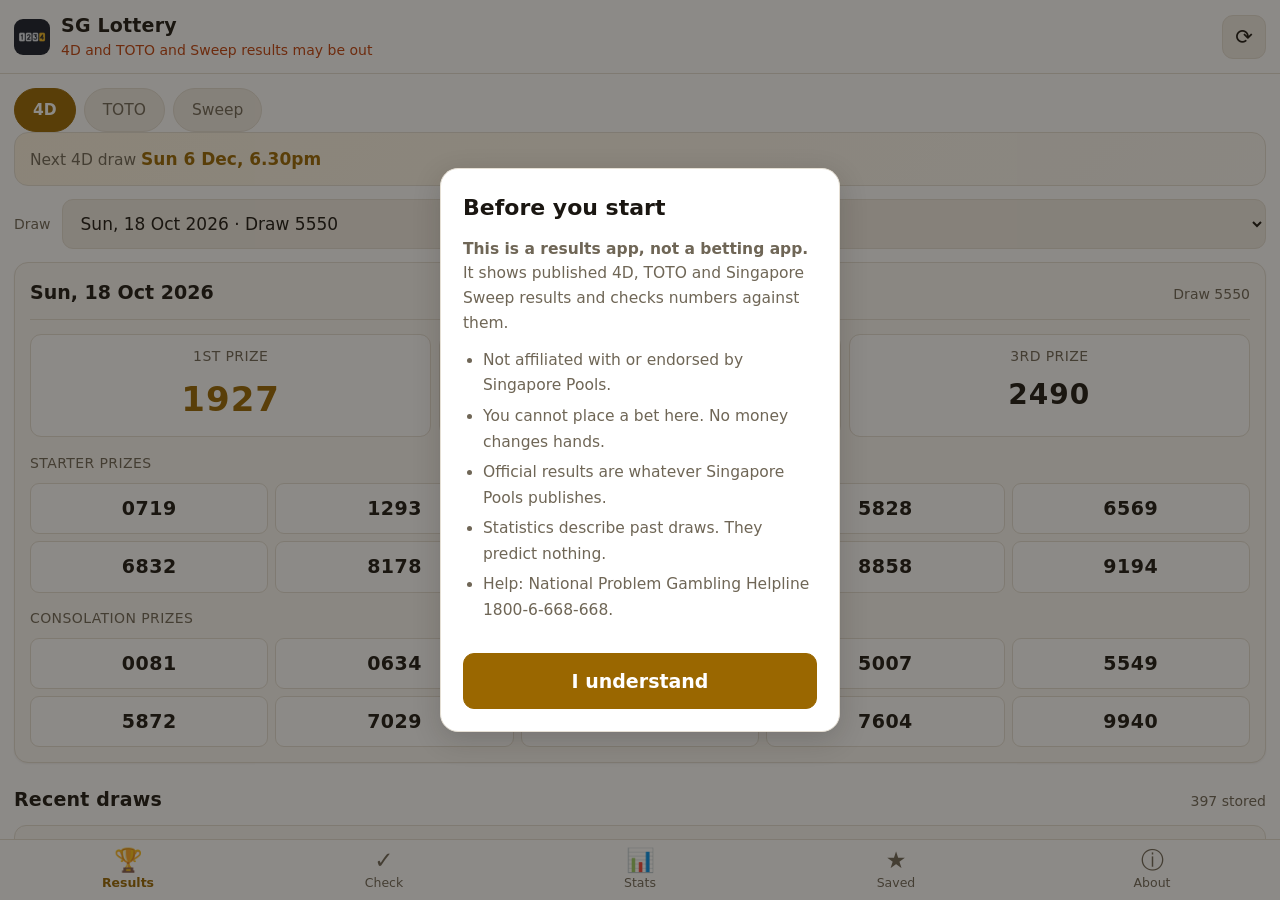
==== commit b23b42a0: "Notify when a result is published, from the device itself Not Firebase, and the reason matters. A pu" ====
--- a/android/app/src/main/assets/www/index.html
+++ b/android/app/src/main/assets/www/index.html
@@ -244,6 +244,20 @@
            is reported without an amount rather than with a wrong one.</p>
       </div>
 
+      <div class="card hidden" id="notify-card">
+        <h3>Notify me when a result is out</h3>
+        <p>The app checks for a published result in the background and tells you
+           when one appears. Nothing is sent anywhere — the phone reads Singapore
+           Pools directly, the same as the app does when it is open.</p>
+        <label class="switchrow">
+          <input type="checkbox" id="notify-toggle">
+          <span id="notify-label">Draw result notifications</span>
+        </label>
+        <p class="fineprint" id="notify-note">Android schedules background work loosely,
+           so expect this within about fifteen minutes of a result appearing. With the
+           app open it is quicker — around thirty seconds.</p>
+      </div>
+
       <div class="card">
         <h3>Privacy</h3>
         <p>How IMAGOFORGE handles your data: <a href="https://imagoforge.app/privacy/">Privacy policy</a></p>
--- a/android/app/src/main/assets/www/style.css
+++ b/android/app/src/main/assets/www/style.css
@@ -454,3 +454,15 @@
   font-size: var(--fs-md); font-weight: 700; color: var(--accent);
   font-variant-numeric: tabular-nums;
 }
+
+/* ---------------- notification toggle ---------------- */
+
+.switchrow {
+  display: flex; align-items: center; gap: 12px;
+  min-height: var(--tap); cursor: pointer;
+  font-size: var(--fs-base); color: var(--text);
+}
+.switchrow input[type="checkbox"] {
+  width: 26px; height: 26px; flex: 0 0 auto; accent-color: var(--accent);
+  margin: 0; cursor: pointer;
+}
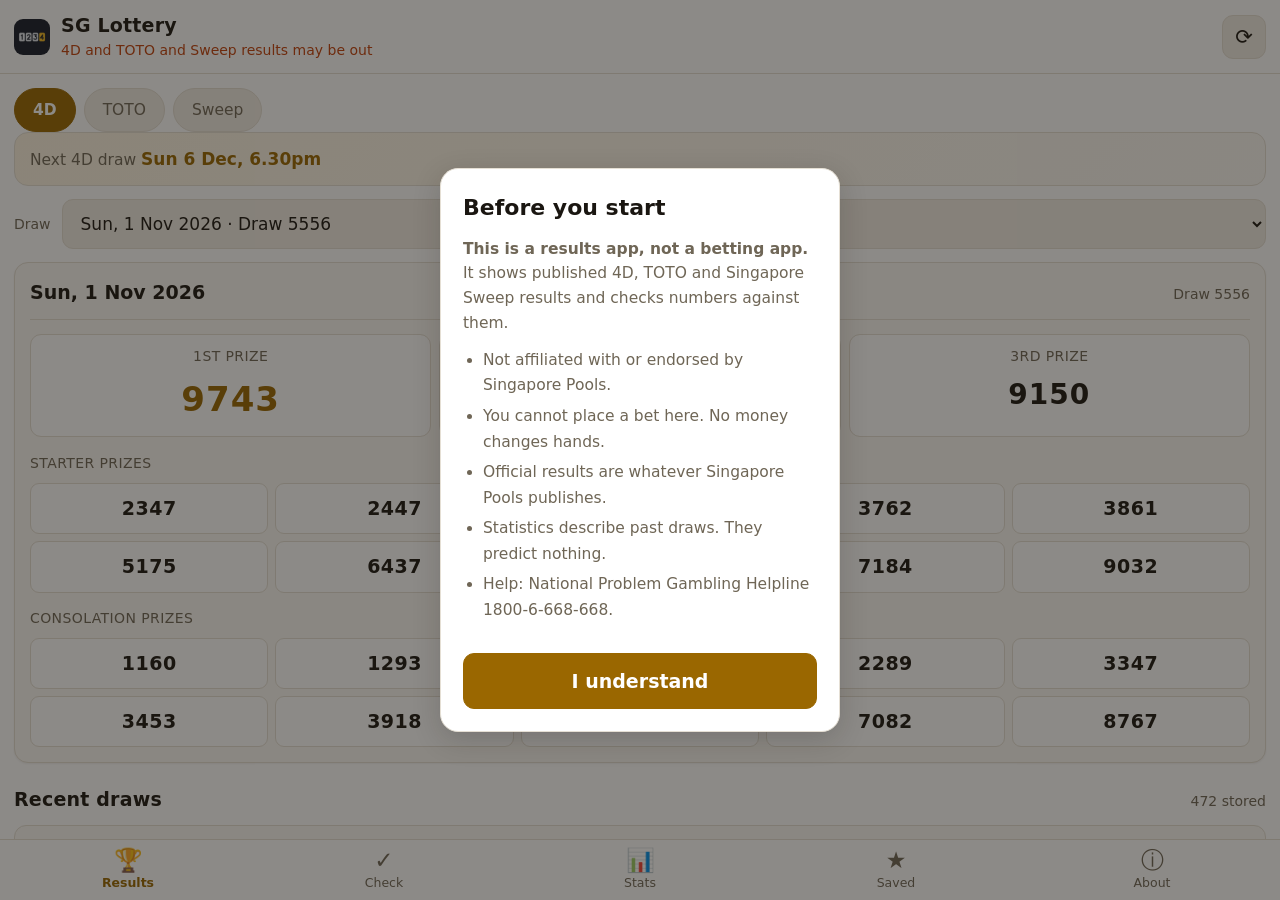
==== commit 21d52da6: "Sync SG 4D changes: WebView hardening, ads and consent updates, signing config Co-Authored-By: Claud" ====
--- a/android/app/src/main/assets/www/index.html
+++ b/android/app/src/main/assets/www/index.html
@@ -1,311 +1,311 @@
-<!DOCTYPE html>
-<html lang="en">
-<head>
-<meta charset="UTF-8">
-<meta http-equiv="Content-Security-Policy" content="default-src 'self'; script-src 'self'; style-src 'self' 'unsafe-inline'; font-src 'self'; img-src 'self' data: blob:; media-src 'self' data: blob:; connect-src 'self' https://bernardsoh-cmyk.github.io; worker-src 'self'; object-src 'none'; base-uri 'none'">
-<!-- maximum-scale=1 and user-scalable=no were inherited from the games in this
-     collection, where blocking pinch-zoom stops a stray gesture ruining a level.
-     Here it did the opposite of what the app needs: it denied the one control
-     an older reader reaches for when a number is still too small. Zoom is on. -->
-<meta name="viewport" content="width=device-width, initial-scale=1.0, viewport-fit=cover">
-<meta name="theme-color" content="#ffffff">
-<meta name="mobile-web-app-capable" content="yes">
-<meta name="apple-mobile-web-app-capable" content="yes">
-<meta name="apple-mobile-web-app-status-bar-style" content="default">
-<title>SG Lottery — 4D, TOTO &amp; Sweep Results</title>
-<link rel="manifest" href="manifest.webmanifest">
-<link rel="icon" href="icons/icon-192.png">
-<link rel="apple-touch-icon" href="icons/icon-192.png">
-<link rel="stylesheet" href="style.css">
-</head>
-<body>
-<div id="app">
-
-  <!-- ============ HEADER ============ -->
-  <header id="topbar">
-    <div class="brand">
-      <img class="brand-mark" src="icons/icon-192.png" alt="" width="36" height="36">
-      <div>
-        <div class="brand-name">SG Lottery</div>
-        <div id="status-line" class="status">Loading results…</div>
-      </div>
-    </div>
-    <button id="refresh-btn" class="iconbtn" title="Refresh results" aria-label="Refresh results">⟳</button>
-  </header>
-
-  <main id="views">
-
-    <!-- ===================== RESULTS ===================== -->
-    <section id="view-results" class="view active">
-      <div class="chip-row game-row" id="results-game" role="tablist">
-        <button class="chip selected" data-game="fourd">4D</button>
-        <button class="chip" data-game="toto">TOTO</button>
-        <button class="chip" data-game="sweep">Sweep</button>
-      </div>
-
-      <div id="next-draw" class="nextdraw"></div>
-
-      <div class="draw-picker">
-        <label for="draw-select" class="muted-sm">Draw</label>
-        <select id="draw-select" class="select"></select>
-      </div>
-
-      <div id="result-card"></div>
-
-      <div class="section-head">
-        <h2>Recent draws</h2>
-        <span id="recent-sub" class="muted-sm"></span>
-      </div>
-      <div id="recent-list" class="recent-list"></div>
-
-      <p class="fineprint" id="source-note"></p>
-    </section>
-
-    <!-- ===================== CHECK ===================== -->
-    <section id="view-check" class="view">
-      <div class="chip-row game-row" id="check-game">
-        <button class="chip selected" data-checkgame="fourd">4D</button>
-        <button class="chip" data-checkgame="toto">TOTO</button>
-        <button class="chip" data-checkgame="sweep">Sweep</button>
-      </div>
-
-      <!-- ---------- 4D ---------- -->
-      <div id="pane-fourd" class="checkpane">
-        <div class="field">
-          <label for="fourd-entry">Your number</label>
-          <input id="fourd-entry" class="input big-num" inputmode="numeric"
-                 maxlength="4" placeholder="1234" autocomplete="off">
-          <p class="hint hidden" id="fourd-entry-hint">Use R for the rolling digit on a 4D Roll, e.g. 58R2.</p>
-        </div>
-
-        <div class="field">
-          <label>Entry type</label>
-          <div class="chip-row" id="fourd-type">
-            <button class="chip selected" data-type="ordinary">Ordinary</button>
-            <button class="chip" data-type="ibet">iBet</button>
-            <button class="chip" data-type="system">System</button>
-            <button class="chip" data-type="roll">4D Roll</button>
-          </div>
-        </div>
-
-        <!-- Big and Small are not a choice between two things: a real 4D slip
-             carries an amount against each, and a ticket with both collects on
-             both. So they are two fields, and Amount is their total. -->
-        <div class="field">
-          <label>Bet</label>
-
-          <div class="betline">
-            <label class="betname" for="fourd-big">Big</label>
-            <div class="amountbox">
-              <span class="dollar" aria-hidden="true">$</span>
-              <input id="fourd-big" class="input amount" inputmode="decimal"
-                     value="1" autocomplete="off" aria-label="Big bet amount in dollars">
-            </div>
-          </div>
-
-          <div class="betline">
-            <label class="betname" for="fourd-small">Small</label>
-            <div class="amountbox">
-              <span class="dollar" aria-hidden="true">$</span>
-              <input id="fourd-small" class="input amount" inputmode="decimal"
-                     value="0" autocomplete="off" aria-label="Small bet amount in dollars">
-            </div>
-          </div>
-
-          <div class="betline total">
-            <span class="betname">Amount</span>
-            <output id="fourd-amount" class="amounttotal" for="fourd-big fourd-small">$1.00</output>
-          </div>
-        </div>
-
-        <div id="fourd-entry-note" class="entrynote"></div>
-        <button id="fourd-check-btn" class="btn primary big">Check last 30 draws</button>
-        <div id="fourd-check-out" class="checkout"></div>
-      </div>
-
-      <!-- ---------- TOTO ---------- -->
-      <div id="pane-toto" class="checkpane hidden">
-        <div class="field">
-          <label>Your numbers <span class="muted-sm" id="toto-pick-count">0 of 6</span></label>
-          <div id="toto-grid" class="ball-grid"></div>
-          <p class="hint">Six numbers for an Ordinary Entry. Seven to twelve is a System Entry,
-             which the rules treat as every six-number combination inside your pick.</p>
-        </div>
-        <div class="btn-row">
-          <button id="toto-clear" class="btn">Clear</button>
-          <button id="toto-quickpick" class="btn">Quick pick</button>
-        </div>
-        <div id="toto-entry-note" class="entrynote"></div>
-        <button id="toto-check-btn" class="btn primary big">Check last 30 draws</button>
-        <div id="toto-check-out" class="checkout"></div>
-      </div>
-
-      <!-- ---------- SWEEP ---------- -->
-      <div id="pane-sweep" class="checkpane hidden">
-        <div class="field">
-          <label for="sweep-entry">Your ticket number</label>
-          <input id="sweep-entry" class="input big-num sweep-num" inputmode="numeric"
-                 maxlength="9" placeholder="258 9838" autocomplete="off">
-          <p class="hint">Seven digits, as printed on the ticket. Spaces are ignored.</p>
-        </div>
-        <div id="sweep-entry-note" class="entrynote"></div>
-        <button id="sweep-check-btn" class="btn primary big">Check all stored draws</button>
-        <div id="sweep-check-out" class="checkout"></div>
-      </div>
-    </section>
-
-    <!-- ===================== STATS ===================== -->
-    <section id="view-stats" class="view">
-      <div class="chip-row game-row" id="stats-game">
-        <button class="chip selected" data-statsgame="fourd">4D</button>
-        <button class="chip" data-statsgame="toto">TOTO</button>
-      </div>
-
-      <div class="chip-row" id="stats-window">
-        <button class="chip" data-window="30">30</button>
-        <button class="chip selected" data-window="100">100</button>
-        <button class="chip" data-window="0">All</button>
-        <span class="chip-label">draws</span>
-      </div>
-
-      <p class="notice">Draws are independent. A number that has not appeared for a long
-         time is exactly as likely tonight as any other. These are a record of what
-         happened, not a forecast.</p>
-
-      <div id="stats-body"></div>
-    </section>
-
-    <!-- ===================== SAVED ===================== -->
-    <section id="view-saved" class="view">
-      <div class="section-head"><h2>Saved numbers</h2></div>
-      <p class="muted-sm">Checked against every draw in the app, newest first.</p>
-
-      <div class="field">
-        <label for="save-fourd">Add a 4D number</label>
-        <div class="btn-row tight">
-          <input id="save-fourd" class="input" inputmode="numeric" maxlength="4" placeholder="1234" autocomplete="off">
-          <button id="save-fourd-btn" class="btn">Add</button>
-        </div>
-      </div>
-
-      <div class="field">
-        <label for="save-toto">Add a TOTO set</label>
-        <div class="btn-row tight">
-          <input id="save-toto" class="input" inputmode="numeric" placeholder="4 11 23 29 38 45" autocomplete="off">
-          <button id="save-toto-btn" class="btn">Add</button>
-        </div>
-      </div>
-
-      <div class="field">
-        <label for="save-sweep">Add a Sweep ticket</label>
-        <div class="btn-row tight">
-          <input id="save-sweep" class="input" inputmode="numeric" maxlength="9" placeholder="258 9838" autocomplete="off">
-          <button id="save-sweep-btn" class="btn">Add</button>
-        </div>
-      </div>
-
-      <div id="saved-list" class="saved-list"></div>
-    </section>
-
-    <!-- ===================== ABOUT ===================== -->
-    <section id="view-about" class="view">
-      <div class="section-head"><h2>About</h2></div>
-
-      <div class="card">
-        <h3>Not affiliated with Singapore Pools</h3>
-        <p>This app is an independent results viewer for 4D, TOTO and Singapore
-           Sweep. It is not operated by, endorsed by, or connected to Singapore
-           Pools or the Singapore Totalisator Board. You cannot place a bet here,
-           and this app does not handle money.</p>
-      </div>
-
-      <div class="card">
-        <h3>Where the results come from</h3>
-        <p id="about-source">Results are read from Singapore Pools' published draw
-           pages. Official results are whatever Singapore Pools publishes — if this
-           app and their site ever disagree, their site is right.</p>
-        <p class="fineprint" id="about-feed"></p>
-        <button id="about-refresh" class="btn">Refresh now</button>
-      </div>
-
-      <div class="card">
-        <h3>About the prize figures</h3>
-        <p><b>4D</b> pays fixed amounts per $1 stake, taken from Singapore Pools'
-           published 4D Game Rules, so the checker works them out exactly. iBet is
-           not the fixed prize divided by the permutations — it has its own rate for
-           each digit pattern, and the checker uses those published rates.</p>
-        <p><b>TOTO</b> Groups 5, 6 and 7 are fixed at $50, $25 and $10. Groups 1 to 4
-           are a share of that draw's prize pool, so the amount only exists once the
-           draw is over. Where the published share is known the checker uses it;
-           where it is not, it says so rather than guessing.</p>
-        <p><b>Singapore Sweep</b> group prizes are fixed and printed in each draw's
-           own results, so the checker reports the figure from the draw itself. The
-           top three prizes are not published alongside the numbers, so a win there
-           is reported without an amount rather than with a wrong one.</p>
-      </div>
-
-      <div class="card hidden" id="notify-card">
-        <h3>Notify me when a result is out</h3>
-        <p>The app checks for a published result in the background and tells you
-           when one appears. Nothing is sent anywhere — the phone reads Singapore
-           Pools directly, the same as the app does when it is open.</p>
-        <label class="switchrow">
-          <input type="checkbox" id="notify-toggle">
-          <span id="notify-label">Draw result notifications</span>
-        </label>
-        <p class="fineprint" id="notify-note">Android schedules background work loosely,
-           so expect this within about fifteen minutes of a result appearing. With the
-           app open it is quicker — around thirty seconds.</p>
-      </div>
-
-      <div class="card">
-        <h3>Privacy</h3>
-        <p>How IMAGOFORGE handles your data: <a href="https://imagoforge.app/privacy/">Privacy policy</a></p>
-      </div>
-
-      <div class="card warn-card">
-        <h3>If gambling stops being fun</h3>
-        <p>Set your own limits and stick to them. Help is available in Singapore
-           from the National Problem Gambling Helpline on <b>1800-6-668-668</b>.</p>
-      </div>
-
-      <p class="fineprint">SG Lottery v1.3 · <span id="build-note"></span></p>
-    </section>
-
-  </main>
-
-  <!-- ============ BOTTOM NAV ============ -->
-  <nav id="tabbar">
-    <button class="tab active" data-view="results"><span>🏆</span>Results</button>
-    <button class="tab" data-view="check"><span>✓</span>Check</button>
-    <button class="tab" data-view="stats"><span>📊</span>Stats</button>
-    <button class="tab" data-view="saved"><span>★</span>Saved</button>
-    <button class="tab" data-view="about"><span>ⓘ</span>About</button>
-  </nav>
-
-  <!-- ============ FIRST-RUN NOTICE ============ -->
-  <div id="disclaimer" class="overlay hidden">
-    <div class="ovcard">
-      <h1>Before you start</h1>
-      <p><b>This is a results app, not a betting app.</b> It shows published 4D,
-         TOTO and Singapore Sweep results and checks numbers against them.</p>
-      <ul class="howlist">
-        <li>Not affiliated with or endorsed by Singapore Pools.</li>
-        <li>You cannot place a bet here. No money changes hands.</li>
-        <li>Official results are whatever Singapore Pools publishes.</li>
-        <li>Statistics describe past draws. They predict nothing.</li>
-        <li>Help: National Problem Gambling Helpline 1800-6-668-668.</li>
-      </ul>
-      <button id="disclaimer-ok" class="btn primary big">I understand</button>
-    </div>
-  </div>
-
-</div>
-
-<script src="ads.js"></script>
-<script src="data.js"></script>
-<script src="checker.js"></script>
-<script src="stats.js"></script>
-<script src="app.js"></script>
-</body>
-</html>
+<!DOCTYPE html>
+<html lang="en">
+<head>
+<meta charset="UTF-8">
+<meta http-equiv="Content-Security-Policy" content="default-src 'self'; script-src 'self'; style-src 'self' 'unsafe-inline'; font-src 'self'; img-src 'self' data: blob:; media-src 'self' data: blob:; connect-src 'self' https://bernardsoh-cmyk.github.io; worker-src 'self'; object-src 'none'; base-uri 'none'">
+<!-- maximum-scale=1 and user-scalable=no were inherited from the games in this
+     collection, where blocking pinch-zoom stops a stray gesture ruining a level.
+     Here it did the opposite of what the app needs: it denied the one control
+     an older reader reaches for when a number is still too small. Zoom is on. -->
+<meta name="viewport" content="width=device-width, initial-scale=1.0, viewport-fit=cover">
+<meta name="theme-color" content="#ffffff">
+<meta name="mobile-web-app-capable" content="yes">
+<meta name="apple-mobile-web-app-capable" content="yes">
+<meta name="apple-mobile-web-app-status-bar-style" content="default">
+<title>SG Lottery — 4D, TOTO &amp; Sweep Results</title>
+<link rel="manifest" href="manifest.webmanifest">
+<link rel="icon" href="icons/icon-192.png">
+<link rel="apple-touch-icon" href="icons/icon-192.png">
+<link rel="stylesheet" href="style.css">
+</head>
+<body>
+<div id="app">
+
+  <!-- ============ HEADER ============ -->
+  <header id="topbar">
+    <div class="brand">
+      <img class="brand-mark" src="icons/icon-192.png" alt="" width="36" height="36">
+      <div>
+        <div class="brand-name">SG Lottery</div>
+        <div id="status-line" class="status">Loading results…</div>
+      </div>
+    </div>
+    <button id="refresh-btn" class="iconbtn" title="Refresh results" aria-label="Refresh results">⟳</button>
+  </header>
+
+  <main id="views">
+
+    <!-- ===================== RESULTS ===================== -->
+    <section id="view-results" class="view active">
+      <div class="chip-row game-row" id="results-game" role="tablist">
+        <button class="chip selected" data-game="fourd">4D</button>
+        <button class="chip" data-game="toto">TOTO</button>
+        <button class="chip" data-game="sweep">Sweep</button>
+      </div>
+
+      <div id="next-draw" class="nextdraw"></div>
+
+      <div class="draw-picker">
+        <label for="draw-select" class="muted-sm">Draw</label>
+        <select id="draw-select" class="select"></select>
+      </div>
+
+      <div id="result-card"></div>
+
+      <div class="section-head">
+        <h2>Recent draws</h2>
+        <span id="recent-sub" class="muted-sm"></span>
+      </div>
+      <div id="recent-list" class="recent-list"></div>
+
+      <p class="fineprint" id="source-note"></p>
+    </section>
+
+    <!-- ===================== CHECK ===================== -->
+    <section id="view-check" class="view">
+      <div class="chip-row game-row" id="check-game">
+        <button class="chip selected" data-checkgame="fourd">4D</button>
+        <button class="chip" data-checkgame="toto">TOTO</button>
+        <button class="chip" data-checkgame="sweep">Sweep</button>
+      </div>
+
+      <!-- ---------- 4D ---------- -->
+      <div id="pane-fourd" class="checkpane">
+        <div class="field">
+          <label for="fourd-entry">Your number</label>
+          <input id="fourd-entry" class="input big-num" inputmode="numeric"
+                 maxlength="4" placeholder="1234" autocomplete="off">
+          <p class="hint hidden" id="fourd-entry-hint">Use R for the rolling digit on a 4D Roll, e.g. 58R2.</p>
+        </div>
+
+        <div class="field">
+          <label>Entry type</label>
+          <div class="chip-row" id="fourd-type">
+            <button class="chip selected" data-type="ordinary">Ordinary</button>
+            <button class="chip" data-type="ibet">iBet</button>
+            <button class="chip" data-type="system">System</button>
+            <button class="chip" data-type="roll">4D Roll</button>
+          </div>
+        </div>
+
+        <!-- Big and Small are not a choice between two things: a real 4D slip
+             carries an amount against each, and a ticket with both collects on
+             both. So they are two fields, and Amount is their total. -->
+        <div class="field">
+          <label>Bet</label>
+
+          <div class="betline">
+            <label class="betname" for="fourd-big">Big</label>
+            <div class="amountbox">
+              <span class="dollar" aria-hidden="true">$</span>
+              <input id="fourd-big" class="input amount" inputmode="decimal"
+                     value="1" autocomplete="off" aria-label="Big bet amount in dollars">
+            </div>
+          </div>
+
+          <div class="betline">
+            <label class="betname" for="fourd-small">Small</label>
+            <div class="amountbox">
+              <span class="dollar" aria-hidden="true">$</span>
+              <input id="fourd-small" class="input amount" inputmode="decimal"
+                     value="0" autocomplete="off" aria-label="Small bet amount in dollars">
+            </div>
+          </div>
+
+          <div class="betline total">
+            <span class="betname">Amount</span>
+            <output id="fourd-amount" class="amounttotal" for="fourd-big fourd-small">$1.00</output>
+          </div>
+        </div>
+
+        <div id="fourd-entry-note" class="entrynote"></div>
+        <button id="fourd-check-btn" class="btn primary big">Check last 30 draws</button>
+        <div id="fourd-check-out" class="checkout"></div>
+      </div>
+
+      <!-- ---------- TOTO ---------- -->
+      <div id="pane-toto" class="checkpane hidden">
+        <div class="field">
+          <label>Your numbers <span class="muted-sm" id="toto-pick-count">0 of 6</span></label>
+          <div id="toto-grid" class="ball-grid"></div>
+          <p class="hint">Six numbers for an Ordinary Entry. Seven to twelve is a System Entry,
+             which the rules treat as every six-number combination inside your pick.</p>
+        </div>
+        <div class="btn-row">
+          <button id="toto-clear" class="btn">Clear</button>
+          <button id="toto-quickpick" class="btn">Quick pick</button>
+        </div>
+        <div id="toto-entry-note" class="entrynote"></div>
+        <button id="toto-check-btn" class="btn primary big">Check last 30 draws</button>
+        <div id="toto-check-out" class="checkout"></div>
+      </div>
+
+      <!-- ---------- SWEEP ---------- -->
+      <div id="pane-sweep" class="checkpane hidden">
+        <div class="field">
+          <label for="sweep-entry">Your ticket number</label>
+          <input id="sweep-entry" class="input big-num sweep-num" inputmode="numeric"
+                 maxlength="9" placeholder="258 9838" autocomplete="off">
+          <p class="hint">Seven digits, as printed on the ticket. Spaces are ignored.</p>
+        </div>
+        <div id="sweep-entry-note" class="entrynote"></div>
+        <button id="sweep-check-btn" class="btn primary big">Check all stored draws</button>
+        <div id="sweep-check-out" class="checkout"></div>
+      </div>
+    </section>
+
+    <!-- ===================== STATS ===================== -->
+    <section id="view-stats" class="view">
+      <div class="chip-row game-row" id="stats-game">
+        <button class="chip selected" data-statsgame="fourd">4D</button>
+        <button class="chip" data-statsgame="toto">TOTO</button>
+      </div>
+
+      <div class="chip-row" id="stats-window">
+        <button class="chip" data-window="30">30</button>
+        <button class="chip selected" data-window="100">100</button>
+        <button class="chip" data-window="0">All</button>
+        <span class="chip-label">draws</span>
+      </div>
+
+      <p class="notice">Draws are independent. A number that has not appeared for a long
+         time is exactly as likely tonight as any other. These are a record of what
+         happened, not a forecast.</p>
+
+      <div id="stats-body"></div>
+    </section>
+
+    <!-- ===================== SAVED ===================== -->
+    <section id="view-saved" class="view">
+      <div class="section-head"><h2>Saved numbers</h2></div>
+      <p class="muted-sm">Checked against every draw in the app, newest first.</p>
+
+      <div class="field">
+        <label for="save-fourd">Add a 4D number</label>
+        <div class="btn-row tight">
+          <input id="save-fourd" class="input" inputmode="numeric" maxlength="4" placeholder="1234" autocomplete="off">
+          <button id="save-fourd-btn" class="btn">Add</button>
+        </div>
+      </div>
+
+      <div class="field">
+        <label for="save-toto">Add a TOTO set</label>
+        <div class="btn-row tight">
+          <input id="save-toto" class="input" inputmode="numeric" placeholder="4 11 23 29 38 45" autocomplete="off">
+          <button id="save-toto-btn" class="btn">Add</button>
+        </div>
+      </div>
+
+      <div class="field">
+        <label for="save-sweep">Add a Sweep ticket</label>
+        <div class="btn-row tight">
+          <input id="save-sweep" class="input" inputmode="numeric" maxlength="9" placeholder="258 9838" autocomplete="off">
+          <button id="save-sweep-btn" class="btn">Add</button>
+        </div>
+      </div>
+
+      <div id="saved-list" class="saved-list"></div>
+    </section>
+
+    <!-- ===================== ABOUT ===================== -->
+    <section id="view-about" class="view">
+      <div class="section-head"><h2>About</h2></div>
+
+      <div class="card">
+        <h3>Not affiliated with Singapore Pools</h3>
+        <p>This app is an independent results viewer for 4D, TOTO and Singapore
+           Sweep. It is not operated by, endorsed by, or connected to Singapore
+           Pools or the Singapore Totalisator Board. You cannot place a bet here,
+           and this app does not handle money.</p>
+      </div>
+
+      <div class="card">
+        <h3>Where the results come from</h3>
+        <p id="about-source">Results are read from Singapore Pools' published draw
+           pages. Official results are whatever Singapore Pools publishes — if this
+           app and their site ever disagree, their site is right.</p>
+        <p class="fineprint" id="about-feed"></p>
+        <button id="about-refresh" class="btn">Refresh now</button>
+      </div>
+
+      <div class="card">
+        <h3>About the prize figures</h3>
+        <p><b>4D</b> pays fixed amounts per $1 stake, taken from Singapore Pools'
+           published 4D Game Rules, so the checker works them out exactly. iBet is
+           not the fixed prize divided by the permutations — it has its own rate for
+           each digit pattern, and the checker uses those published rates.</p>
+        <p><b>TOTO</b> Groups 5, 6 and 7 are fixed at $50, $25 and $10. Groups 1 to 4
+           are a share of that draw's prize pool, so the amount only exists once the
+           draw is over. Where the published share is known the checker uses it;
+           where it is not, it says so rather than guessing.</p>
+        <p><b>Singapore Sweep</b> group prizes are fixed and printed in each draw's
+           own results, so the checker reports the figure from the draw itself. The
+           top three prizes are not published alongside the numbers, so a win there
+           is reported without an amount rather than with a wrong one.</p>
+      </div>
+
+      <div class="card hidden" id="notify-card">
+        <h3>Notify me when a result is out</h3>
+        <p>The app checks for a published result in the background and tells you
+           when one appears. Nothing is sent anywhere — the phone reads Singapore
+           Pools directly, the same as the app does when it is open.</p>
+        <label class="switchrow">
+          <input type="checkbox" id="notify-toggle">
+          <span id="notify-label">Draw result notifications</span>
+        </label>
+        <p class="fineprint" id="notify-note">Android schedules background work loosely,
+           so expect this within about fifteen minutes of a result appearing. With the
+           app open it is quicker — around thirty seconds.</p>
+      </div>
+
+      <div class="card">
+        <h3>Privacy</h3>
+        <p>How IMAGOFORGE handles your data: <a href="https://imagoforge.app/privacy/">Privacy policy</a></p>
+      </div>
+
+      <div class="card warn-card">
+        <h3>If gambling stops being fun</h3>
+        <p>Set your own limits and stick to them. Help is available in Singapore
+           from the National Problem Gambling Helpline on <b>1800-6-668-668</b>.</p>
+      </div>
+
+      <p class="fineprint">SG Lottery v1.3 · <span id="build-note"></span></p>
+    </section>
+
+  </main>
+
+  <!-- ============ BOTTOM NAV ============ -->
+  <nav id="tabbar">
+    <button class="tab active" data-view="results"><span>🏆</span>Results</button>
+    <button class="tab" data-view="check"><span>✓</span>Check</button>
+    <button class="tab" data-view="stats"><span>📊</span>Stats</button>
+    <button class="tab" data-view="saved"><span>★</span>Saved</button>
+    <button class="tab" data-view="about"><span>ⓘ</span>About</button>
+  </nav>
+
+  <!-- ============ FIRST-RUN NOTICE ============ -->
+  <div id="disclaimer" class="overlay hidden">
+    <div class="ovcard">
+      <h1>Before you start</h1>
+      <p><b>This is a results app, not a betting app.</b> It shows published 4D,
+         TOTO and Singapore Sweep results and checks numbers against them.</p>
+      <ul class="howlist">
+        <li>Not affiliated with or endorsed by Singapore Pools.</li>
+        <li>You cannot place a bet here. No money changes hands.</li>
+        <li>Official results are whatever Singapore Pools publishes.</li>
+        <li>Statistics describe past draws. They predict nothing.</li>
+        <li>Help: National Problem Gambling Helpline 1800-6-668-668.</li>
+      </ul>
+      <button id="disclaimer-ok" class="btn primary big">I understand</button>
+    </div>
+  </div>
+
+</div>
+
+<script src="ads.js"></script>
+<script src="data.js"></script>
+<script src="checker.js"></script>
+<script src="stats.js"></script>
+<script src="app.js"></script>
+</body>
+</html>
